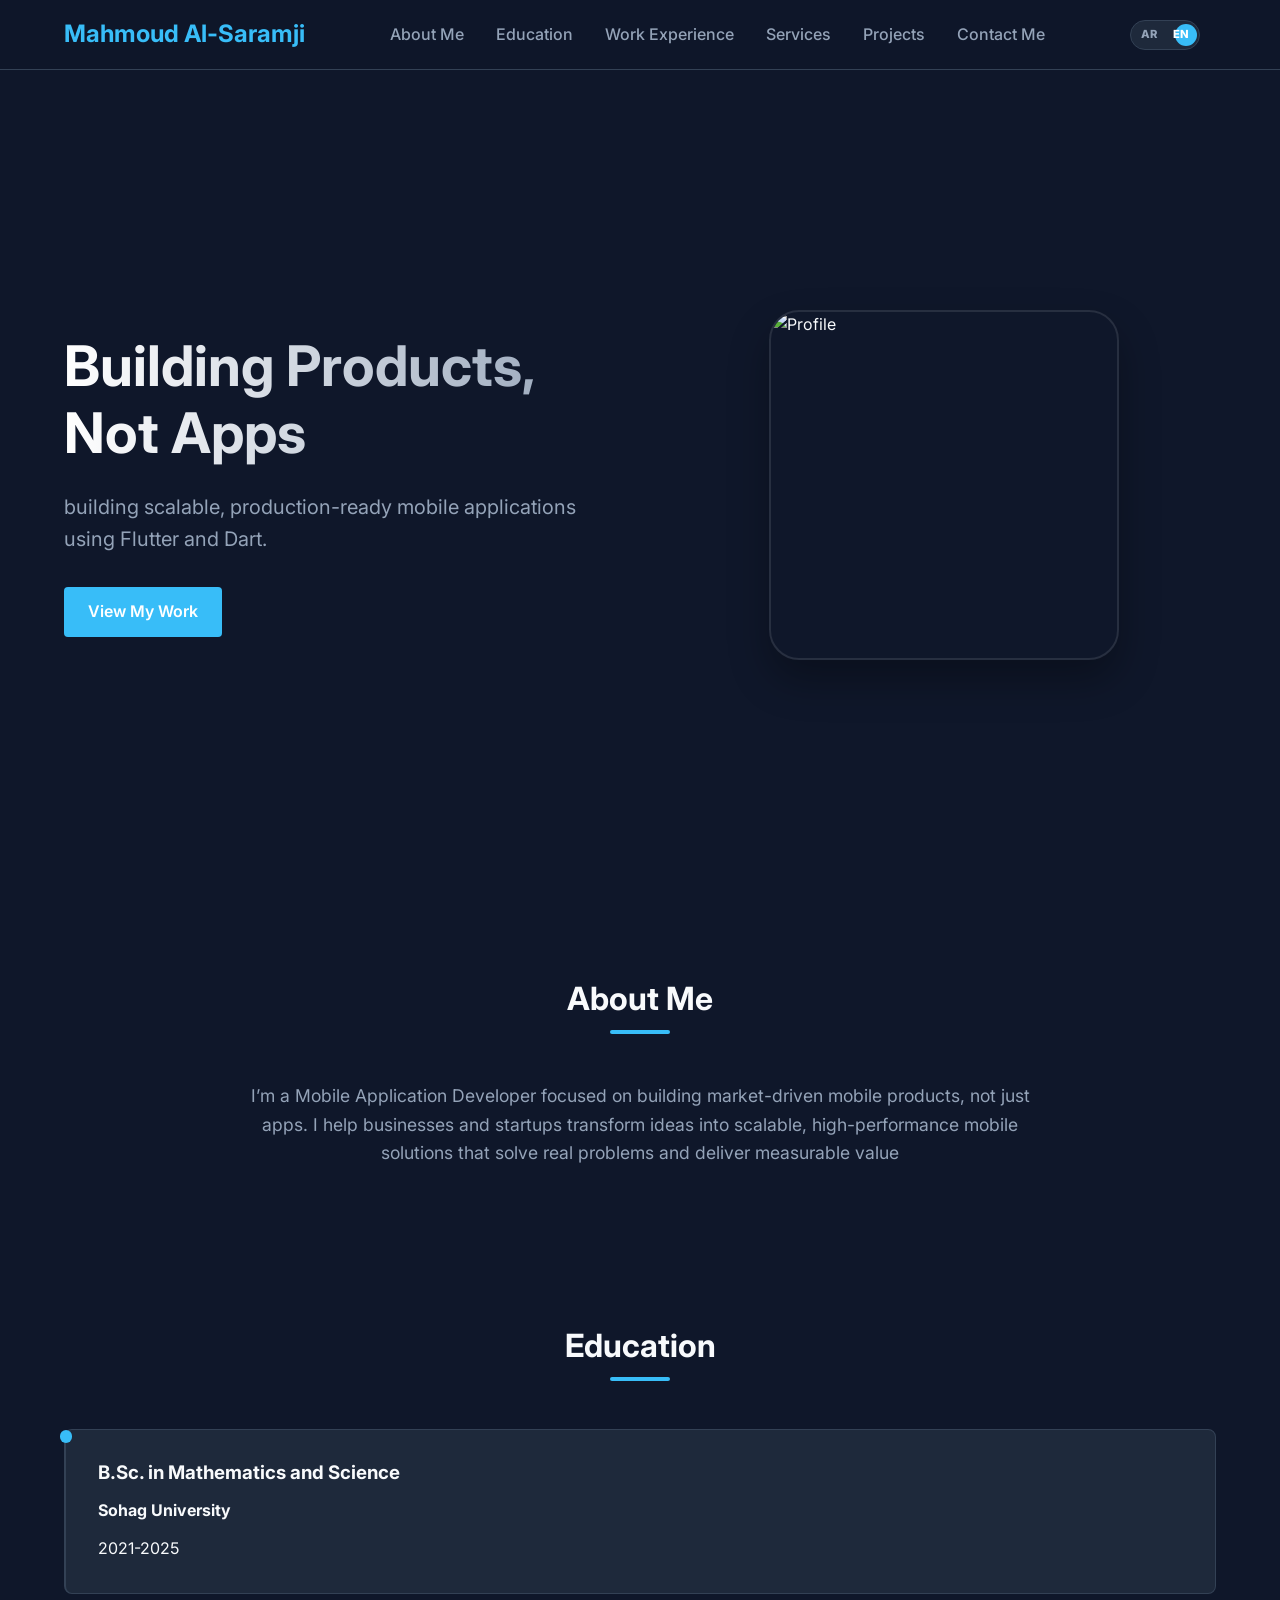
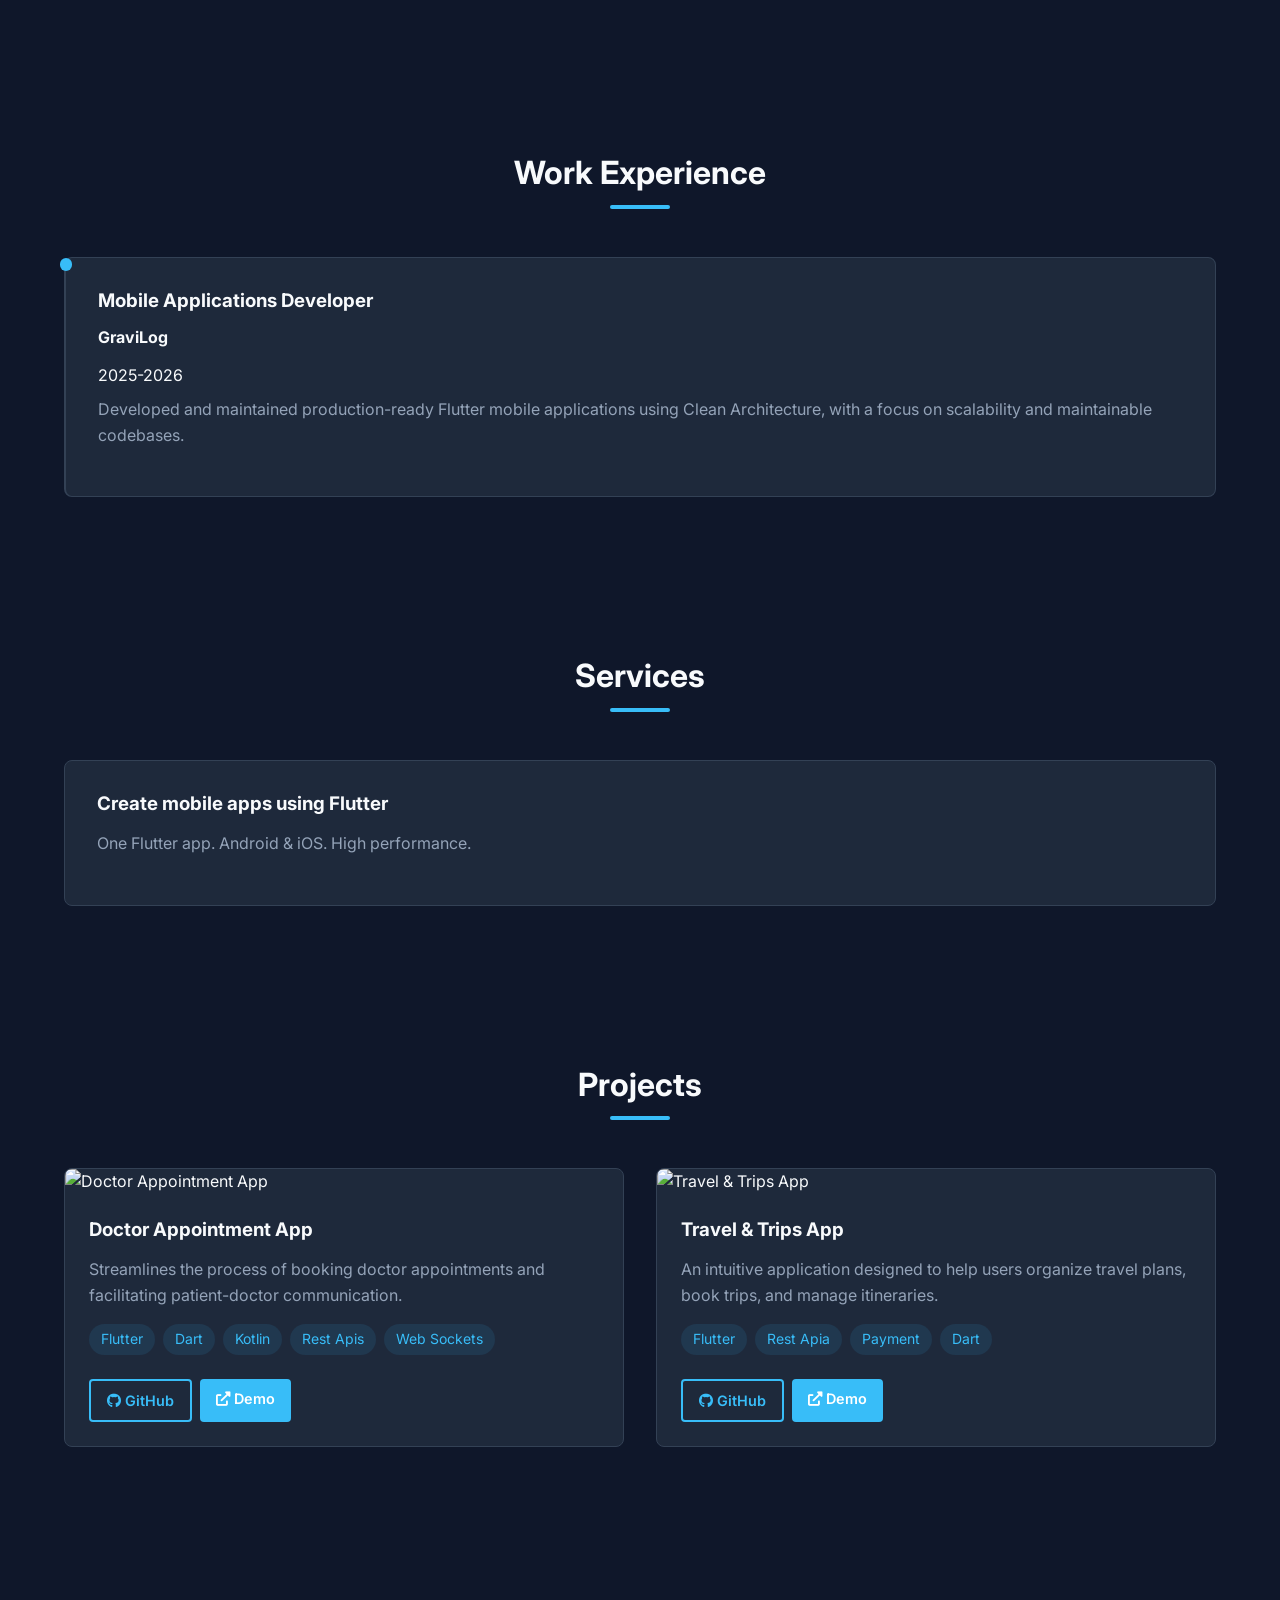
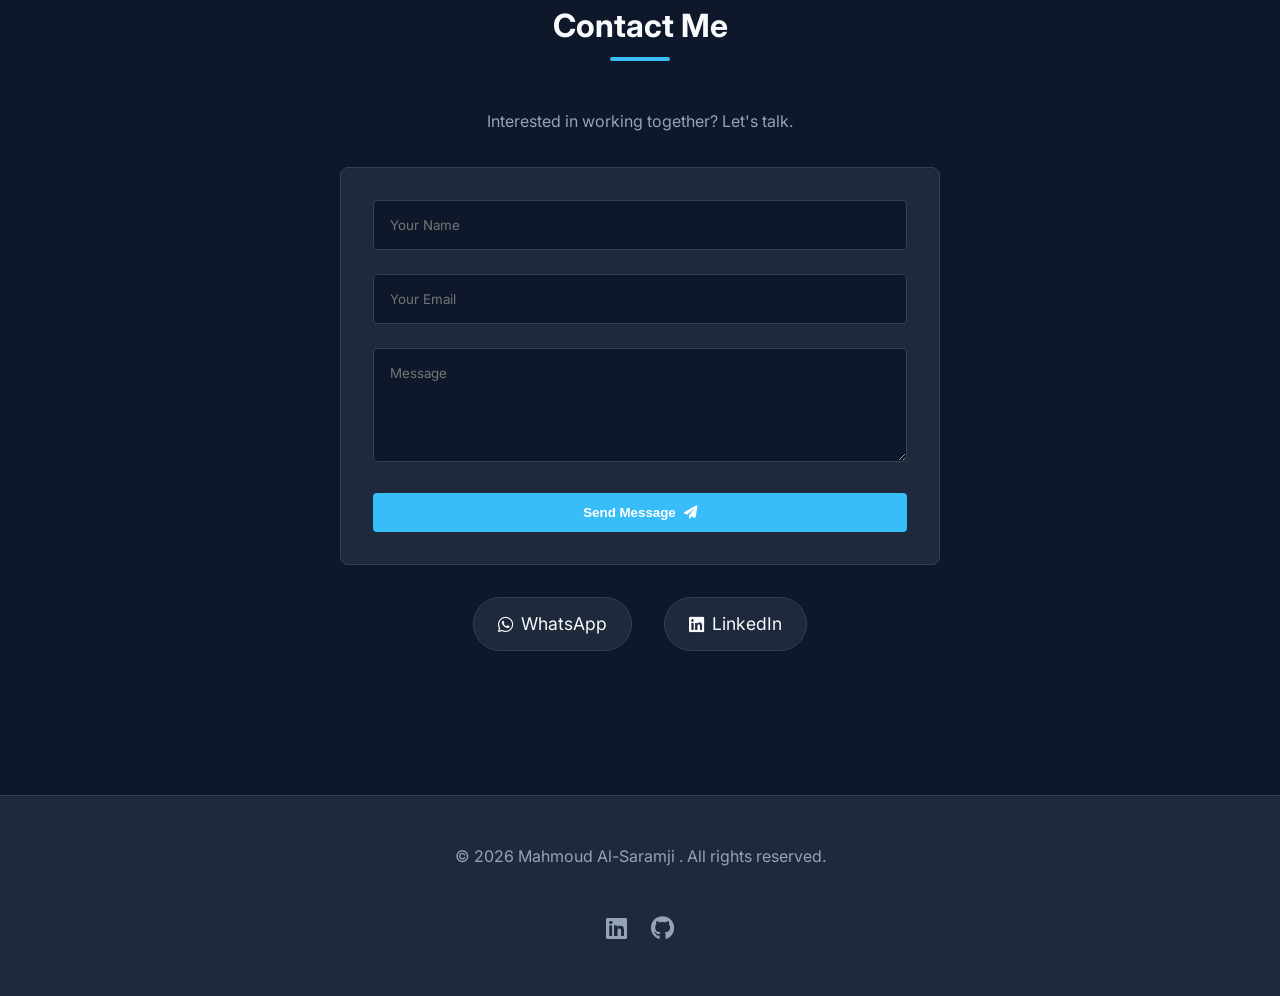
==== index.html @ f404794d "feat: Add comprehensive dark-themed styling for a new website, including responsive layout, RTL supp" ====
<!DOCTYPE html>
<html lang="en" dir="ltr">

<head>
    <meta charset="UTF-8">
    <meta name="viewport" content="width=device-width, initial-scale=1.0">
    <title>Portfolio</title>

    <!-- Fonts -->
    <link rel="preconnect" href="https://fonts.googleapis.com">
    <link rel="preconnect" href="https://fonts.gstatic.com" crossorigin>
    <link
        href="https://fonts.googleapis.com/css2?family=Cairo:wght@300;400;600;700&family=Inter:wght@300;400;600;700&display=swap"
        rel="stylesheet">

    <!-- Icons -->
    <link rel="stylesheet" href="https://cdnjs.cloudflare.com/ajax/libs/font-awesome/6.0.0/css/all.min.css">

    <!-- Styles -->
    <link rel="stylesheet" href="style.css">
</head>

<body>
    <header id="header">
        <nav class="container">
            <div class="logo" id="nav-logo"></div>
            <div class="nav-links" id="nav-links">
                <!-- Links will be injected here -->
            </div>
            <div class="controls">
                <label class="lang-switch">
                    <input type="checkbox" id="lang-toggle">
                    <span class="slider"></span>
                    <span class="labels" data-on="AR" data-off="EN"></span>
                </label>
            </div>
            <button class="mobile-menu-btn" id="mobile-menu-btn">
                <i class="fas fa-bars"></i>
            </button>
        </nav>
    </header>

    <main>
        <section id="hero" class="hero-section"></section>
        <section id="about" class="section"></section>
        <section id="education" class="section"></section>
        <section id="experience" class="section"></section>
        <section id="services" class="section"></section>
        <section id="projects" class="section"></section>
        <section id="contact" class="section"></section>
    </main>

    <footer id="footer">
        <div class="container">
            <p id="footer-text"></p>
            <div class="social-links" id="footer-social"></div>
        </div>
    </footer>

    <script src="script.js"></script>
</body>

</html>
---- style.css ----
:root {
    --bg-primary: #0f172a;
    --bg-secondary: #1e293b;
    --text-primary: #f8fafc;
    --text-secondary: #94a3b8;
    --accent: #38bdf8;
    --accent-hover: #0ea5e9;
    --border: #334155;
    --card-hover: #2d3e54;

    --font-en: 'Inter', sans-serif;
    --font-ar: 'Cairo', sans-serif;

    --container-width: 1200px;
    --header-height: 70px;
    --transition: all 0.3s ease;
}

* {
    margin: 0;
    padding: 0;
    box-sizing: border-box;
}

html {
    scroll-behavior: smooth;
}

body {
    background-color: var(--bg-primary);
    color: var(--text-primary);
    font-family: var(--font-en);
    line-height: 1.6;
    overflow-x: hidden;
}

body[dir="rtl"] {
    font-family: var(--font-ar);
}

/* Typography */
h1,
h2,
h3,
h4,
h5,
h6 {
    line-height: 1.2;
    margin-bottom: 1rem;
    color: var(--text-primary);
}

p {
    color: var(--text-secondary);
    margin-bottom: 1rem;
}

a {
    text-decoration: none;
    color: inherit;
    transition: var(--transition);
}

ul {
    list-style: none;
}

.container {
    max-width: var(--container-width);
    margin: 0 auto;
    padding: 0 1.5rem;
}

.section {
    padding: 5rem 0;
}

.btn {
    display: inline-block;
    padding: 0.75rem 1.5rem;
    background-color: var(--accent);
    color: #fff;
    border-radius: 4px;
    font-weight: 600;
    border: none;
    cursor: pointer;
}

.btn:hover {
    background-color: var(--accent-hover);
}

/* Header */
header {
    background-color: rgba(15, 23, 42, 0.9);
    backdrop-filter: blur(10px);
    position: fixed;
    top: 0;
    left: 0;
    width: 100%;
    z-index: 1000;
    height: var(--header-height);
    border-bottom: 1px solid var(--border);
}

header .container {
    display: flex;
    justify-content: space-between;
    align-items: center;
    height: 100%;
}

.logo {
    font-size: 1.5rem;
    font-weight: 700;
    color: var(--accent);
}

.nav-links {
    display: flex;
    gap: 2rem;
}

.nav-links a {
    font-weight: 500;
    color: var(--text-secondary);
}

.nav-links a:hover,
.nav-links a.active {
    color: var(--accent);
}

.controls {
    display: flex;
    align-items: center;
    gap: 1rem;
}

#lang-toggle {
    background: transparent;
    border: 1px solid var(--border);
    color: var(--text-primary);
    padding: 0.5rem 1rem;
    border-radius: 4px;
    cursor: pointer;
    font-family: inherit;

    transition: var(--transition);
}

#lang-toggle:hover {
    border-color: var(--accent);
    color: var(--accent);
}

.mobile-menu-btn {
    display: none;
    background: none;
    border: none;
    color: var(--text-primary);
    font-size: 1.5rem;
    cursor: pointer;
}

/* Hero Section */
.hero-section {
    min-height: 100vh;
    display: flex;
    align-items: center;
    padding-top: var(--header-height);
    position: relative;
    overflow: hidden;
}

.hero-section .container {
    display: flex;
    align-items: center;
    justify-content: space-between;
    gap: 4rem;
    width: 100%;
}

.hero-content {
    flex: 1;
    max-width: 600px;
}

.hero-image-container {
    flex: 1;
    display: flex;
    justify-content: center;
    align-items: center;
    position: relative;
}

.hero-img {
    width: 350px;
    height: 350px;
    object-fit: cover;
    border-radius: 30px;
    box-shadow: 0 20px 40px rgba(0, 0, 0, 0.3);
    border: 2px solid rgba(255, 255, 255, 0.1);
    transition: var(--transition);
}

.hero-img:hover {
    transform: scale(1.02);
    border-color: var(--accent);
}

.hero-content h1 {
    font-size: 3.5rem;
    margin-bottom: 1.5rem;
    background: linear-gradient(to right, #fff, #94a3b8);
    background-clip: text;
    -webkit-background-clip: text;
    -webkit-text-fill-color: transparent;
}

.hero-content .subtitle {
    font-size: 1.25rem;
    margin-bottom: 2rem;
}

/* Button Variants */
.btn-group {
    display: flex;
    gap: 1rem;
    flex-wrap: wrap;
}

.btn-outline {
    background-color: transparent;
    border: 2px solid var(--accent);
    color: var(--accent);
}

.btn-outline:hover {
    background-color: rgba(56, 189, 248, 0.1);
    color: var(--accent-hover);
    border-color: var(--accent-hover);
}

/* Contact Specifics */
.contact-links {
    display: flex;
    justify-content: center;
    gap: 2rem;
    margin-top: 2rem;
    flex-wrap: wrap;
}

.contact-item {
    display: flex;
    align-items: center;
    gap: 0.5rem;
    font-size: 1.1rem;
    color: var(--text-primary);
    padding: 0.75rem 1.5rem;
    background: var(--bg-secondary);
    border-radius: 50px;
    border: 1px solid var(--border);
    transition: var(--transition);
}

.contact-item:hover {
    border-color: var(--accent);
    transform: translateY(-3px);
    color: var(--accent);
}


/* Cards Grid */
.grid {
    display: grid;
    grid-template-columns: repeat(auto-fit, minmax(300px, 1fr));
    gap: 2rem;
    margin-top: 2rem;
}

.card {
    background-color: var(--bg-secondary);
    padding: 2rem;
    border-radius: 8px;
    border: 1px solid var(--border);
    transition: var(--transition);
}

.card:hover {
    transform: translateY(-5px);
    border-color: var(--accent);
    background-color: var(--card-hover);
}

.section-title {
    font-size: 2rem;
    text-align: center;
    margin-bottom: 3rem;
    position: relative;
    padding-bottom: 1rem;
}

.section-title::after {
    content: '';
    position: absolute;
    bottom: 0;
    left: 50%;
    transform: translateX(-50%);
    width: 60px;
    height: 4px;
    background-color: var(--accent);
    border-radius: 2px;
}

/* Projects */
.project-card {
    overflow: hidden;
    padding: 0;
}

.project-image {
    width: 100%;
    height: 200px;
    object-fit: cover;
}

.project-content {
    padding: 1.5rem;
}

.tech-stack {
    display: flex;
    flex-wrap: wrap;
    gap: 0.5rem;
    margin-top: 1rem;
}

.tech-badge {
    background-color: rgba(56, 189, 248, 0.1);
    color: var(--accent);
    padding: 0.25rem 0.75rem;
    border-radius: 999px;
    font-size: 0.875rem;
}

/* Footer */
footer {
    background-color: var(--bg-secondary);
    padding: 3rem 0;
    border-top: 1px solid var(--border);
    margin-top: 4rem;
}

footer .container {
    display: flex;
    flex-direction: column;
    align-items: center;
    gap: 1.5rem;
}

.social-links {
    display: flex;
    gap: 1.5rem;
}

.social-links a {
    font-size: 1.5rem;
    color: var(--text-secondary);
}

.social-links a:hover {
    color: var(--accent);
}

/* Timeline/Experience */
.timeline-item {
    border-left: 2px solid var(--border);
    padding-left: 2rem;
    padding-bottom: 2rem;
    position: relative;
}

body[dir="rtl"] .timeline-item {
    border-left: none;
    border-right: 2px solid var(--border);
    padding-left: 0;
    padding-right: 2rem;
}

.timeline-item::before {
    content: '';
    position: absolute;
    left: -0.4rem;
    top: 0;
    width: 0.8rem;
    height: 0.8rem;
    background-color: var(--accent);
    border-radius: 50%;
}

body[dir="rtl"] .timeline-item::before {
    left: auto;
    right: -0.4rem;
}

/* Responsive */
@media (max-width: 900px) {
    .hero-section .container {
        flex-direction: column-reverse;
        text-align: center;
        gap: 2rem;
        padding-top: 2rem;
        padding-bottom: 2rem;
    }

    .hero-img {
        width: 280px;
        height: 280px;
    }

    .hero-section {
        height: auto;
        min-height: auto;
        padding-bottom: 4rem;
    }

    .btn-group {
        justify-content: center;
    }
}

@media (max-width: 768px) {

    .nav-links {
        display: none;
        position: absolute;
        top: var(--header-height);
        left: 0;
        width: 100%;
        background-color: var(--bg-secondary);
        flex-direction: column;
        padding: 2rem;
        border-bottom: 1px solid var(--border);
    }

    .nav-links.active {
        display: flex;
    }

    .mobile-menu-btn {
        display: block;
    }

    .hero-content h1 {
        font-size: 2.5rem;
    }
}

/* Contact Form */
.contact-form {
    max-width: 600px;
    margin: 2rem auto;
    text-align: left;
    background: var(--bg-secondary);
    padding: 2rem;
    border-radius: 8px;
    border: 1px solid var(--border);
}

.contact-form .form-group {
    margin-bottom: 1.5rem;
}

.contact-form input,
.contact-form textarea {
    width: 100%;
    padding: 1rem;
    background: var(--bg-primary);
    border: 1px solid var(--border);
    border-radius: 4px;
    color: var(--text-primary);
    font-family: inherit;
    transition: var(--transition);
}

.contact-form input:focus,
.contact-form textarea:focus {
    outline: none;
    border-color: var(--accent);
}

.contact-form .btn-submit {
    width: 100%;
    display: flex;
    justify-content: center;
    align-items: center;
    gap: 0.5rem;
}

/* Language Switcher */
.lang-switch {
    display: inline-block;
    width: 70px;
    height: 30px;
    position: relative;
    margin-right: 1rem;
}

.lang-switch input {
    opacity: 0;
    width: 0;
    height: 0;
}

.slider {
    position: absolute;
    cursor: pointer;
    top: 0;
    left: 0;
    right: 0;
    bottom: 0;
    background-color: var(--bg-secondary);
    border: 1px solid var(--border);
    transition: .4s;
    border-radius: 34px;
}

.slider:before {
    position: absolute;
    content: '';
    height: 22px;
    width: 22px;
    left: 4px;
    bottom: 3px;
    background-color: var(--accent);
    transition: .4s;
    border-radius: 50%;
    z-index: 1;
}

.labels {
    position: absolute;
    width: 100%;
    height: 100%;
    top: 0;
    left: 0;
    display: flex;
    justify-content: space-between;
    align-items: center;
    padding: 0 11px;
    pointer-events: none;
    box-sizing: border-box;
    font-size: 0.7rem;
    font-weight: 800;
    z-index: 2;
}

/* Base State: Unchecked (Knob Left/AR) */
/* Left Text (AR) is ON KNOB (White) */
/* Right Text (EN) is OFF KNOB (Grey) */

.labels::before {
    content: attr(data-on);
    color: #fff;
    transition: color 0.3s;
}

.labels::after {
    content: attr(data-off);
    color: var(--text-secondary);
    transition: color 0.3s;
}

input:checked+.slider:before {
    transform: translateX(40px);
}

/* Checked State (Knob Right/EN) */
/* Left Text (AR) is OFF KNOB (Grey) */
input:checked~.labels::before {
    color: var(--text-secondary);
}

/* Right Text (EN) is ON KNOB (White) */
input:checked~.labels::after {
    color: #fff;
}
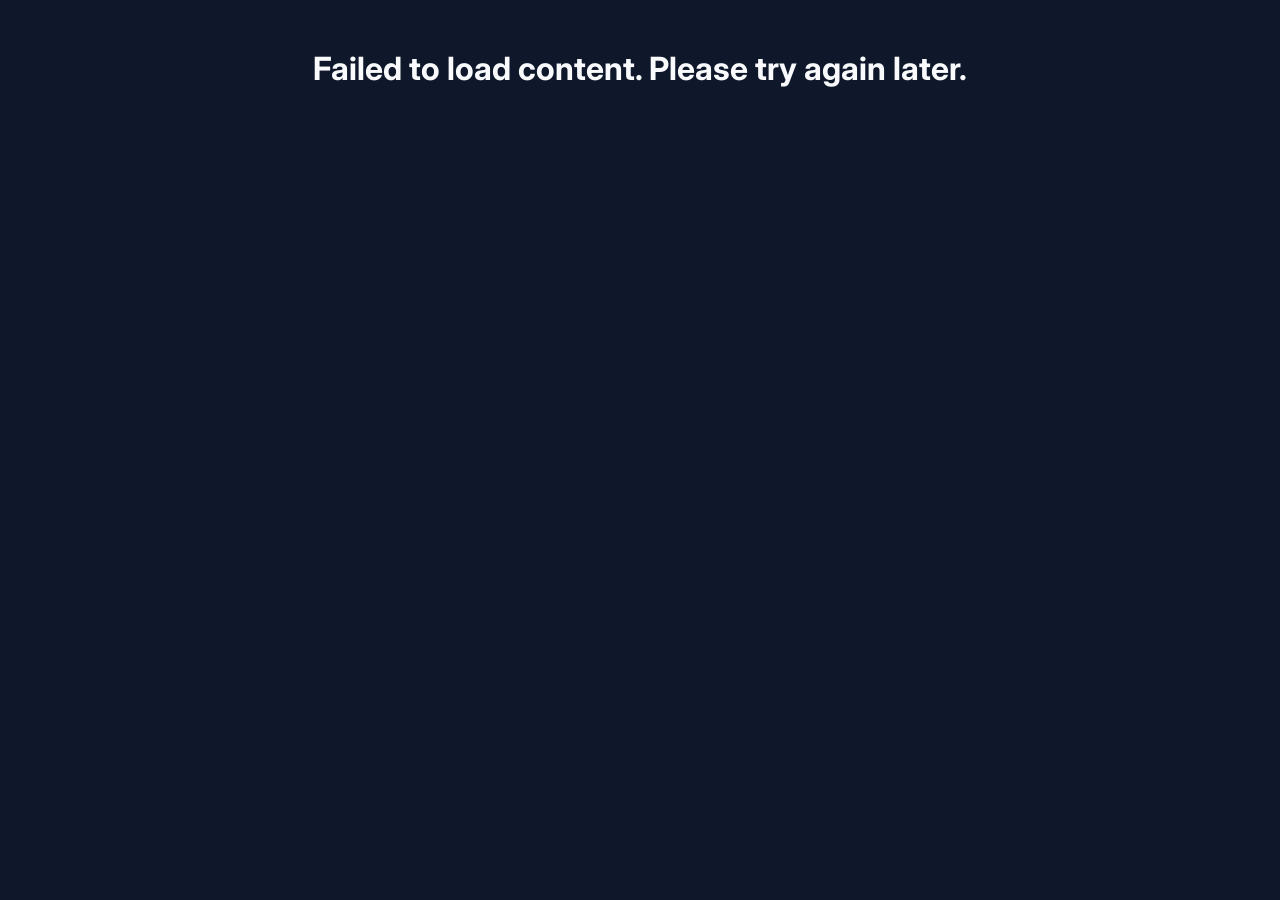
==== commit a891ed30: "chore: comment out education section in markup and scripts" ====
--- a/index.html
+++ b/index.html
@@ -43,7 +43,7 @@
     <main>
         <section id="hero" class="hero-section"></section>
         <section id="about" class="section"></section>
-        <section id="education" class="section"></section>
+       <!-- <section id="education" class="section"></section>-->
         <section id="experience" class="section"></section>
         <section id="services" class="section"></section>
         <section id="projects" class="section"></section>
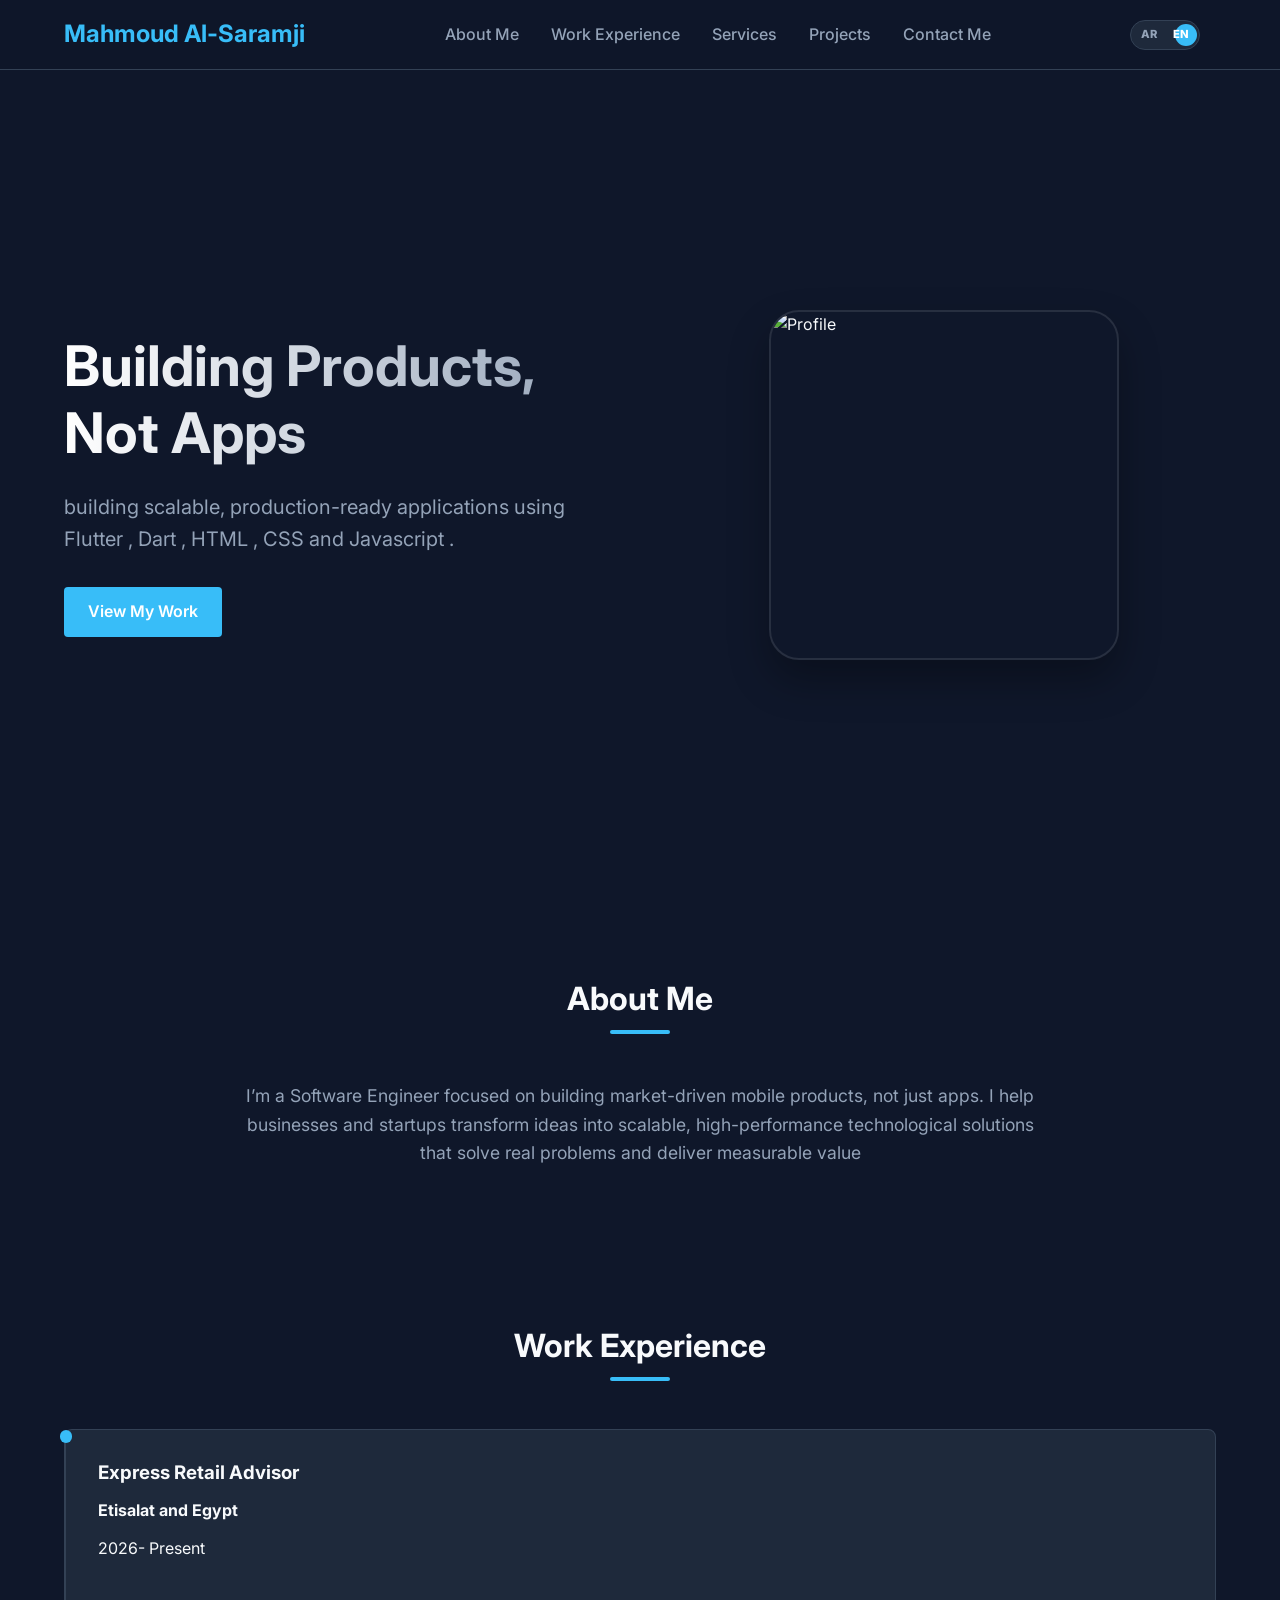
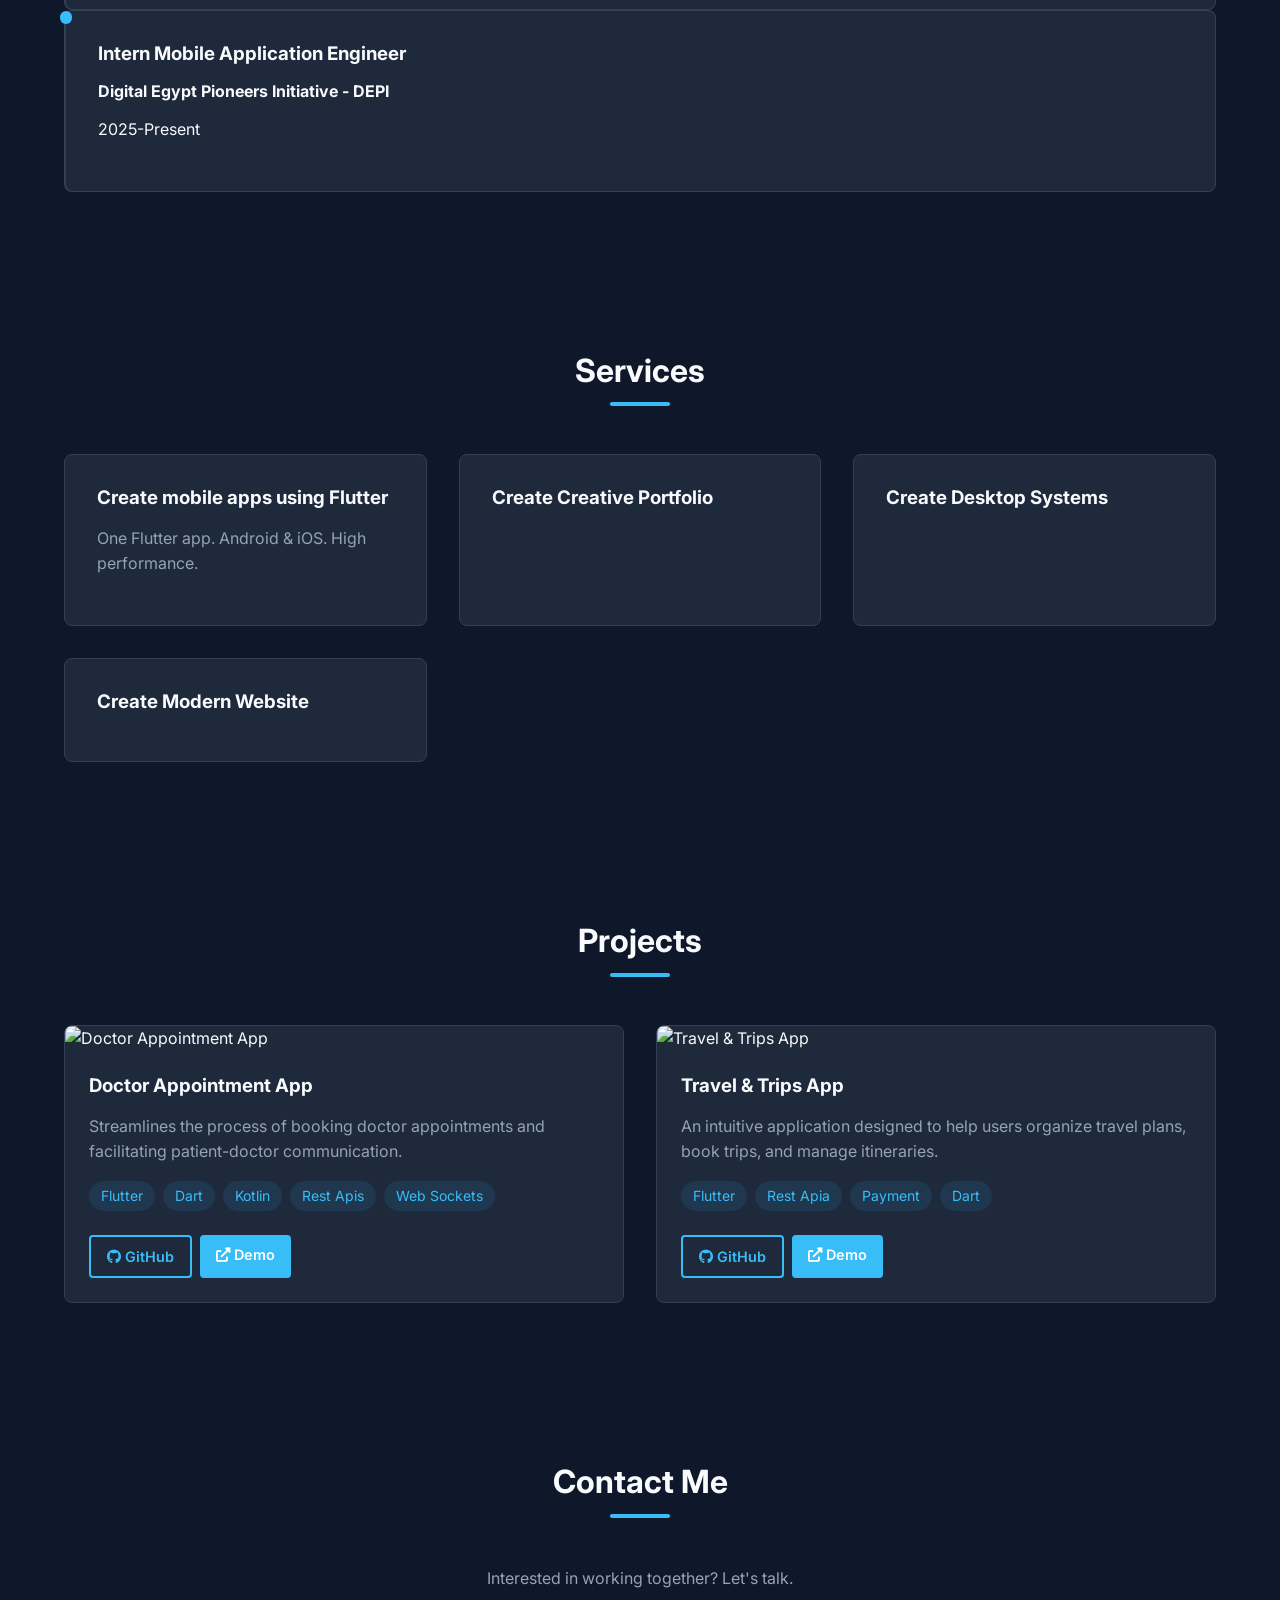
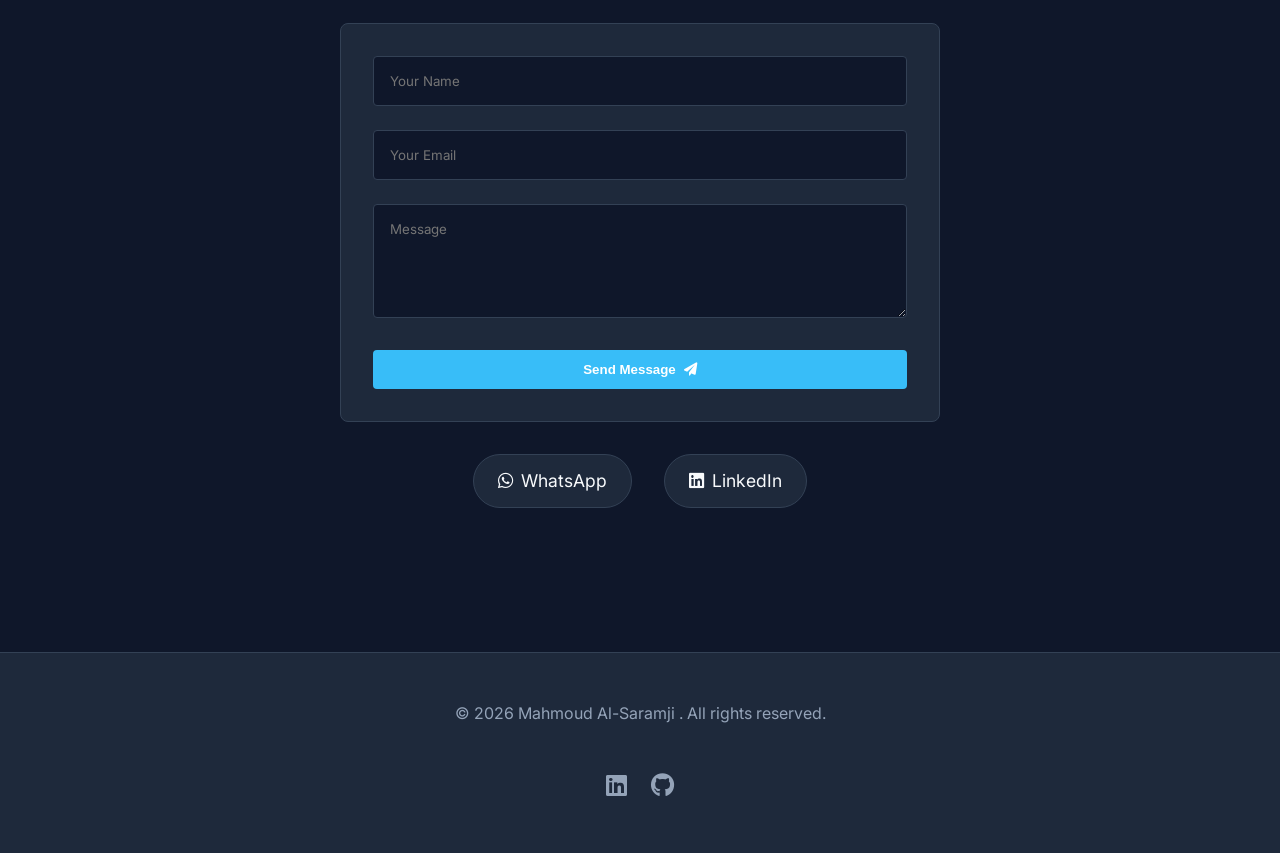
==== commit 26e473fb: "solving all exptions" ====
--- a/index.html
+++ b/index.html
@@ -43,7 +43,6 @@
     <main>
         <section id="hero" class="hero-section"></section>
         <section id="about" class="section"></section>
-       <!-- <section id="education" class="section"></section>-->
         <section id="experience" class="section"></section>
         <section id="services" class="section"></section>
         <section id="projects" class="section"></section>
